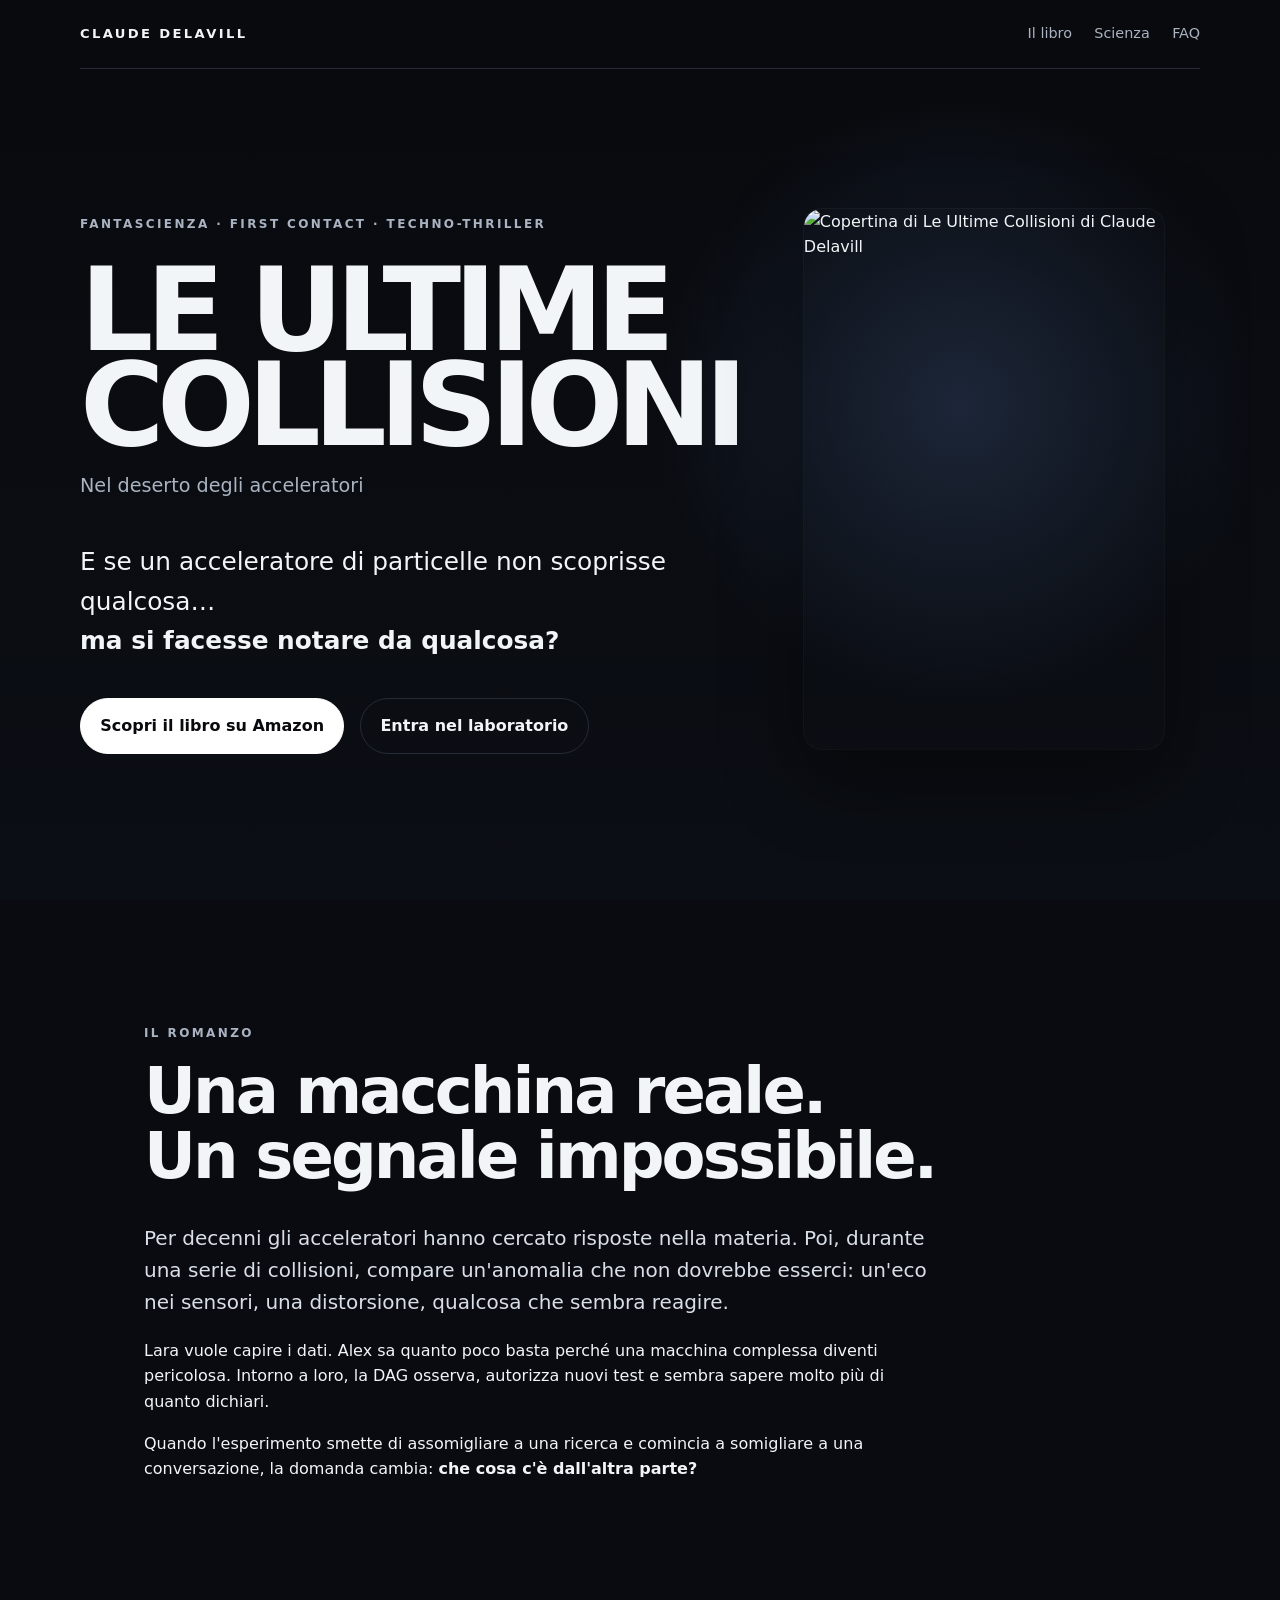
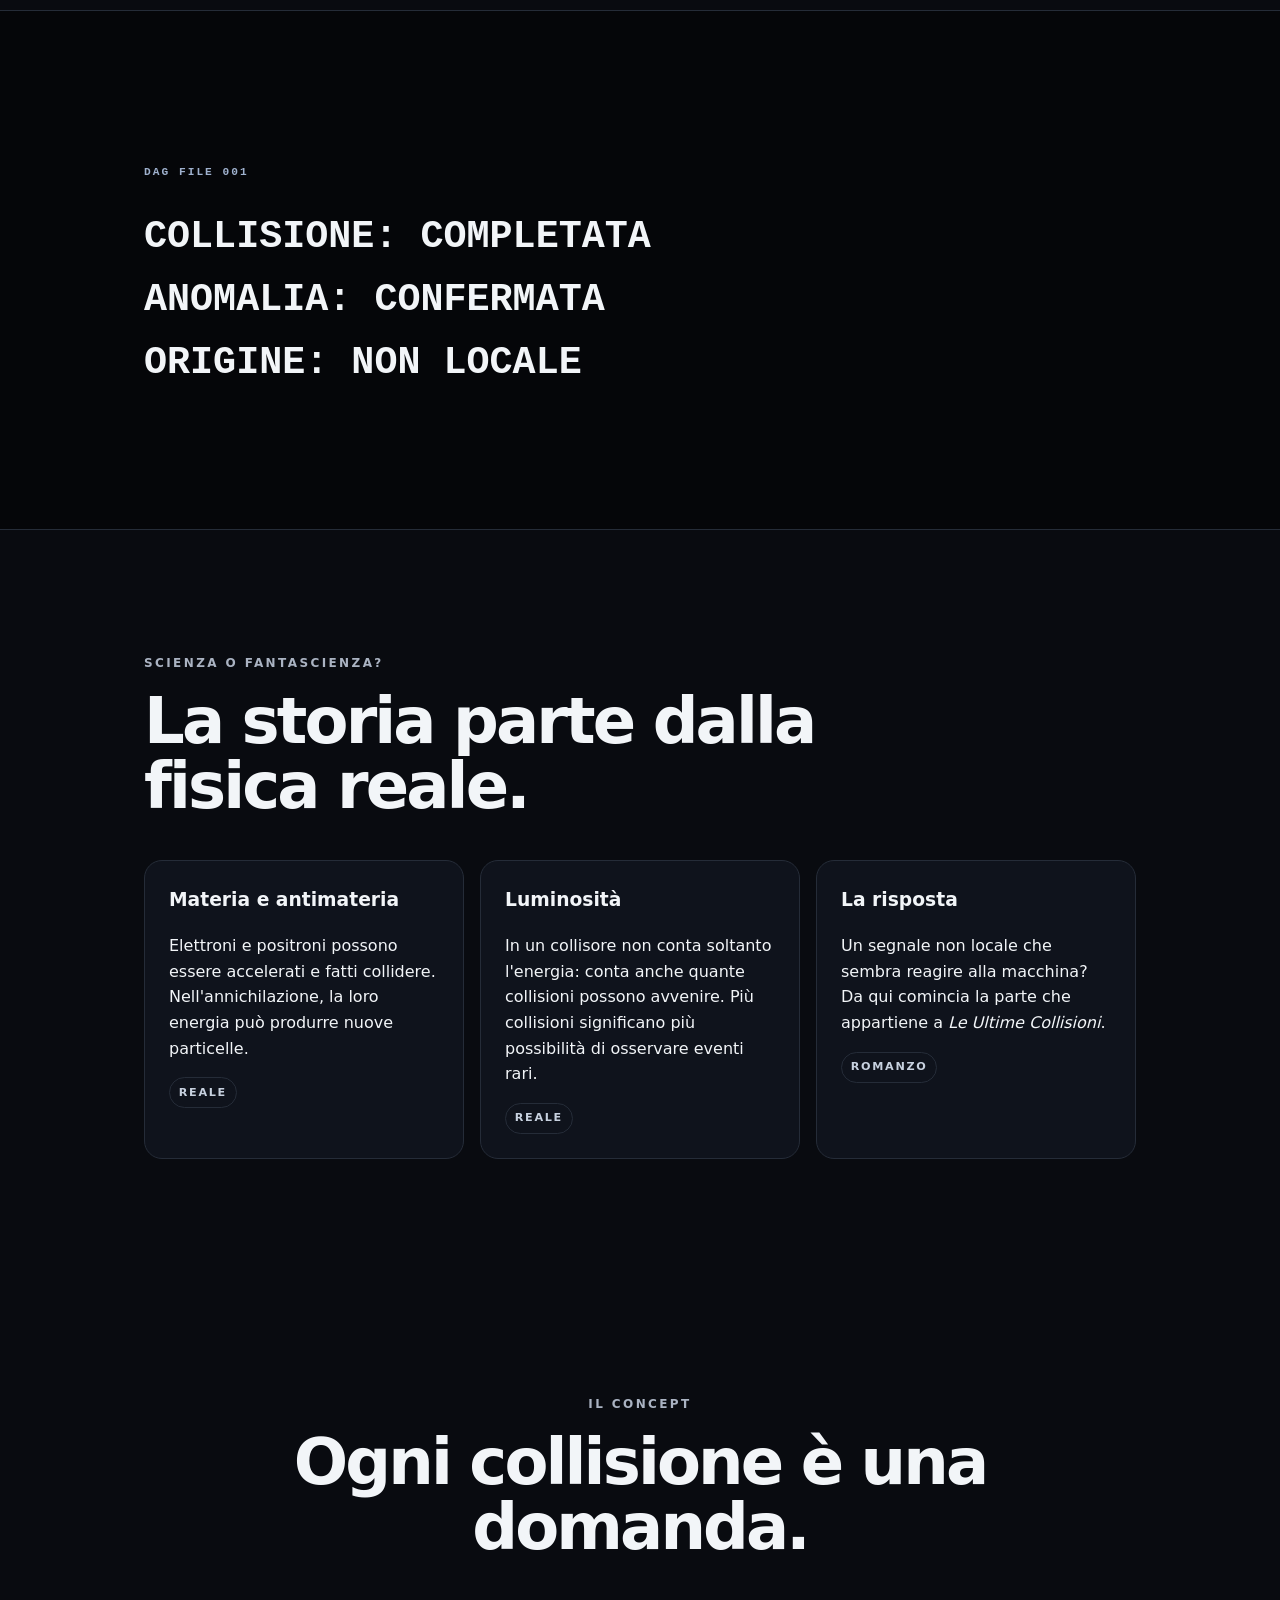
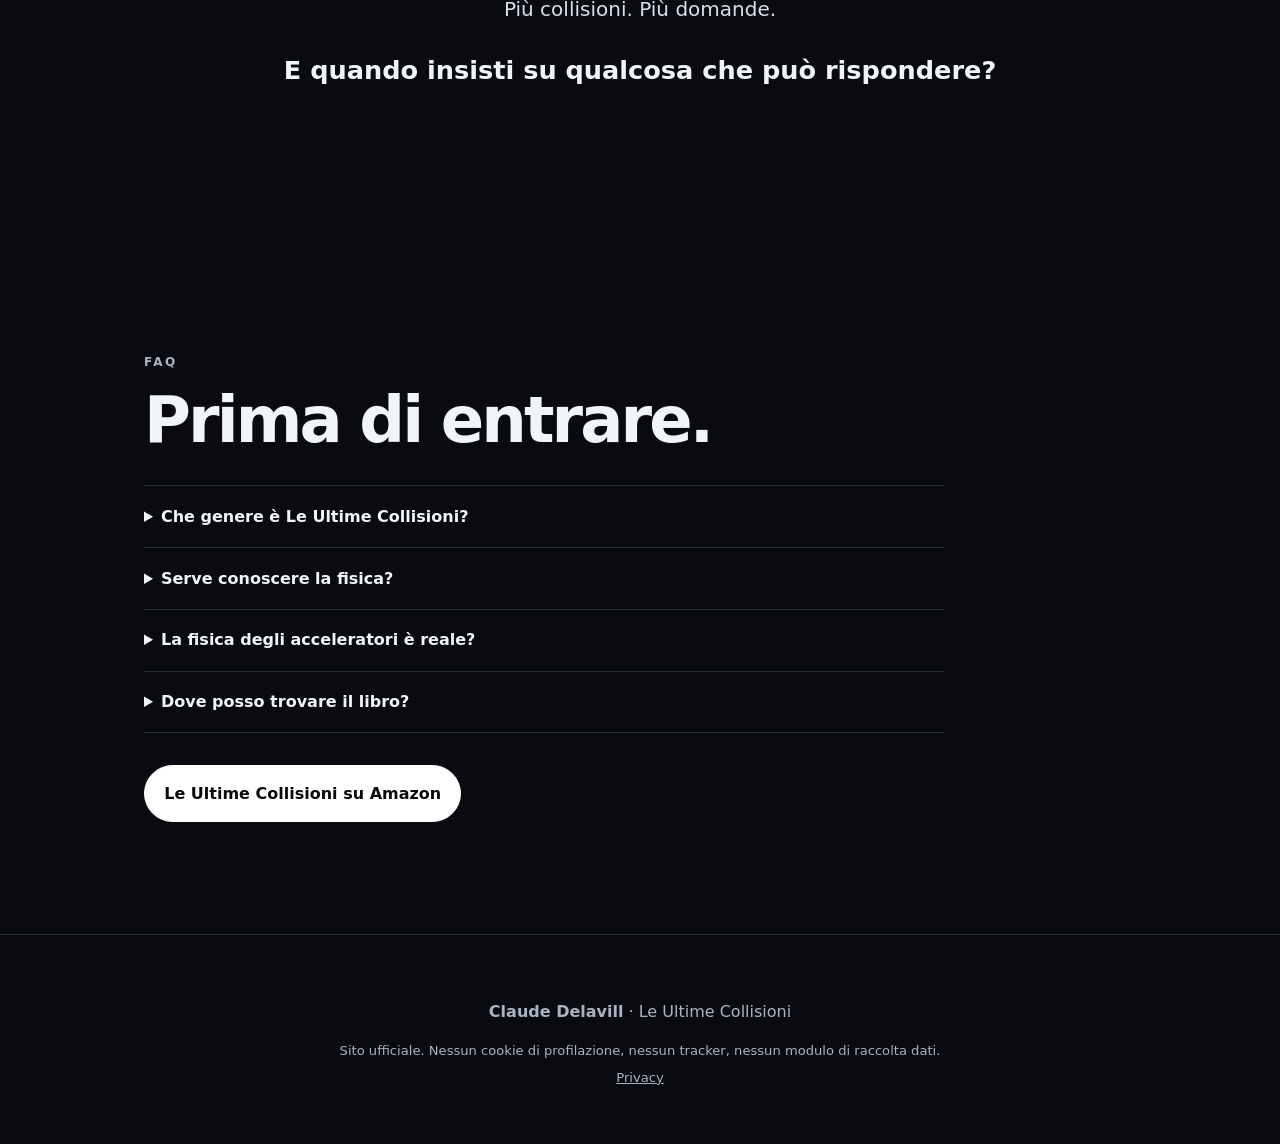
==== index.html @ 2500bee8 "Update image URL in index.html" ====
<!doctype html>
<html lang="it">
<head>
  <meta charset="utf-8">
  <meta name="viewport" content="width=device-width, initial-scale=1">
  <title>Le Ultime Collisioni — Claude Delavill | Romanzo di fantascienza</title>
  <meta name="description" content="Le Ultime Collisioni di Claude Delavill: fantascienza, acceleratori di particelle, antimateria, mistero scientifico e first contact. Scopri il romanzo su Amazon.">
  <meta name="robots" content="index,follow,max-image-preview:large,max-snippet:-1,max-video-preview:-1">
  <link rel="canonical" href="https://claudedelavill.github.io/">
  <meta property="og:type" content="book">
  <meta property="og:title" content="Le Ultime Collisioni — Claude Delavill">
  <meta property="og:description" content="E se un acceleratore di particelle non scoprisse qualcosa… ma si facesse notare da qualcosa?">
  <meta property="og:url" content="https://claudedelavill.github.io/">
  <meta property="og:site_name" content="Claude Delavill">
  <meta property="og:image" content="https://claudedelavill.github.io/assets/copertina_2.png">
  <meta name="twitter:card" content="summary_large_image">
  <meta name="theme-color" content="#090b10">
  <link rel="stylesheet" href="styles.css">
  <script type="application/ld+json">
  {
    "@context": "https://schema.org",
    "@type": "Book",
    "name": "Le Ultime Collisioni",
    "alternateName": "Le Ultime Collisioni — Nel deserto degli acceleratori",
    "author": {"@type": "Person", "name": "Claude Delavill"},
    "inLanguage": "it",
    "genre": ["Fantascienza", "Science fiction", "Techno-thriller", "First contact"],
    "description": "Un romanzo di fantascienza ambientato nel mondo degli acceleratori di particelle, dove un'anomalia osservata durante le collisioni apre una domanda inquietante: e se l'universo non fosse silenzioso, ma in ascolto?",
    "url": "https://claudedelavill.github.io/",
    "image": "https://claudedelavill.github.io/assets/copertina_2.png",
    "sameAs": "https://www.amazon.it/dp/B0HCXFRZHY"
  }
  </script>
</head>
<body>
  <a class="skip" href="#contenuto">Vai al contenuto</a>
  <header class="hero">
    <nav class="nav" aria-label="Navigazione principale">
      <a class="brand" href="/">CLAUDE DELAVILL</a>
      <div class="links"><a href="#libro">Il libro</a><a href="#scienza">Scienza</a><a href="#faq">FAQ</a></div>
    </nav>
    <div class="hero-grid">
      <section class="hero-copy">
        <p class="eyebrow">FANTASCIENZA · FIRST CONTACT · TECHNO-THRILLER</p>
        <h1>LE ULTIME<br>COLLISIONI</h1>
        <p class="subtitle">Nel deserto degli acceleratori</p>
        <p class="hook">E se un acceleratore di particelle non scoprisse qualcosa…<br><strong>ma si facesse notare da qualcosa?</strong></p>
        <div class="actions">
          <a class="button primary" href="https://www.amazon.it/dp/B0HCXFRZHY" rel="noopener noreferrer">Scopri il libro su Amazon</a>
          <a class="button ghost" href="#libro">Entra nel laboratorio</a>
        </div>
      </section>
      <figure class="hero-cover">
        <img id="home-cover" src="assets/cover-home.jpg" alt="Copertina di Le Ultime Collisioni di Claude Delavill" width="200" height="300">
      </figure>
    </div>
  </header>
  <main id="contenuto">
    <section class="section intro" id="libro">
      <p class="eyebrow">IL ROMANZO</p><h2>Una macchina reale.<br>Un segnale impossibile.</h2>
      <p class="lead">Per decenni gli acceleratori hanno cercato risposte nella materia. Poi, durante una serie di collisioni, compare un'anomalia che non dovrebbe esserci: un'eco nei sensori, una distorsione, qualcosa che sembra reagire.</p>
      <p>Lara vuole capire i dati. Alex sa quanto poco basta perché una macchina complessa diventi pericolosa. Intorno a loro, la DAG osserva, autorizza nuovi test e sembra sapere molto più di quanto dichiari.</p>
      <p>Quando l'esperimento smette di assomigliare a una ricerca e comincia a somigliare a una conversazione, la domanda cambia: <strong>che cosa c'è dall'altra parte?</strong></p>
    </section>
    <section class="section dark"><div class="quote"><span class="code">DAG FILE 001</span><p>COLLISIONE: COMPLETATA</p><p>ANOMALIA: CONFERMATA</p><p>ORIGINE: <strong>NON LOCALE</strong></p></div></section>
    <section class="section" id="scienza">
      <p class="eyebrow">SCIENZA O FANTASCIENZA?</p><h2>La storia parte dalla fisica reale.</h2>
      <div class="cards">
        <article class="card"><h3>Materia e antimateria</h3><p>Elettroni e positroni possono essere accelerati e fatti collidere. Nell'annichilazione, la loro energia può produrre nuove particelle.</p><span>REALE</span></article>
        <article class="card"><h3>Luminosità</h3><p>In un collisore non conta soltanto l'energia: conta anche quante collisioni possono avvenire. Più collisioni significano più possibilità di osservare eventi rari.</p><span>REALE</span></article>
        <article class="card"><h3>La risposta</h3><p>Un segnale non locale che sembra reagire alla macchina? Da qui comincia la parte che appartiene a <em>Le Ultime Collisioni</em>.</p><span>ROMANZO</span></article>
      </div>
    </section>
    <section class="section manifesto"><p class="eyebrow">IL CONCEPT</p><h2>Ogni collisione è una domanda.</h2><p class="lead">Più collisioni. Più domande.</p><p class="statement">E quando insisti su qualcosa che può rispondere?</p></section>
    <section class="section" id="faq">
      <p class="eyebrow">FAQ</p><h2>Prima di entrare.</h2>
      <details><summary>Che genere è Le Ultime Collisioni?</summary><p>Fantascienza con elementi di first contact e techno-thriller, costruita intorno al mondo degli acceleratori di particelle.</p></details>
      <details><summary>Serve conoscere la fisica?</summary><p>No. I concetti scientifici sono introdotti in modo narrativo e accessibile; la storia può essere seguita senza una formazione tecnica.</p></details>
      <details><summary>La fisica degli acceleratori è reale?</summary><p>Il romanzo parte da concetti reali — fasci, magneti, cavità acceleranti, collisioni, antimateria, luminosità — e li usa come base per una premessa fantascientifica.</p></details>
      <details><summary>Dove posso trovare il libro?</summary><p>È disponibile su Amazon Italia. Usa il pulsante qui sotto per aprire direttamente la pagina del libro.</p></details>
      <a class="button primary bottom" href="https://www.amazon.it/dp/B0HCXFRZHY" rel="noopener noreferrer">Le Ultime Collisioni su Amazon</a>
    </section>
  </main>
  <footer><p><strong>Claude Delavill</strong> · Le Ultime Collisioni</p><p class="small">Sito ufficiale. Nessun cookie di profilazione, nessun tracker, nessun modulo di raccolta dati.</p><p class="small"><a href="privacy.html">Privacy</a></p></footer>
  <script>
    fetch('assets/cover-home-new.b64')
      .then(function (response) { if (!response.ok) throw new Error('cover'); return response.text(); })
      .then(function (data) { document.getElementById('home-cover').src = 'data:image/jpeg;base64,' + data.trim(); })
      .catch(function () {});
  </script>
</body>
</html>
---- styles.css ----
:root{--bg:#090b10;--panel:#0f131c;--ink:#f2f5f8;--muted:#aab3c2;--line:#252c38;--glow:#dce8ff;--accent:#ffffff;--max:1120px}*{box-sizing:border-box}html{scroll-behavior:smooth}body{margin:0;background:var(--bg);color:var(--ink);font-family:Inter,ui-sans-serif,system-ui,-apple-system,BlinkMacSystemFont,"Segoe UI",sans-serif;line-height:1.6}a{color:inherit}.skip{position:absolute;left:-9999px}.skip:focus{left:1rem;top:1rem;background:white;color:black;padding:.5rem;z-index:100}.hero{min-height:100vh;padding:0 5vw;background:radial-gradient(circle at 75% 45%,#1c2638 0,transparent 28%),linear-gradient(180deg,#080a0e,#0b0e14)}.nav{max-width:var(--max);margin:auto;padding:1.4rem 0;display:flex;align-items:center;justify-content:space-between;border-bottom:1px solid var(--line)}.brand{font-weight:800;letter-spacing:.18em;text-decoration:none;font-size:.82rem}.links{display:flex;gap:1.4rem}.links a{text-decoration:none;color:var(--muted);font-size:.9rem}.hero-grid{max-width:var(--max);margin:auto;min-height:calc(100vh - 80px);display:grid;grid-template-columns:1.05fr .95fr;align-items:center;gap:3rem}.eyebrow{font-size:.75rem;letter-spacing:.2em;color:var(--muted);font-weight:800}h1{font-size:clamp(3.8rem,9vw,8.7rem);line-height:.82;margin:.25em 0 .15em;letter-spacing:-.065em}.subtitle{font-size:1.2rem;color:var(--muted);margin-bottom:2.5rem}.hook{font-size:clamp(1.15rem,2vw,1.55rem);max-width:650px}.actions{display:flex;gap:1rem;flex-wrap:wrap;margin-top:2.3rem}.button{display:inline-block;text-decoration:none;padding:.9rem 1.2rem;border:1px solid var(--line);font-weight:700;border-radius:999px}.primary{background:var(--accent);color:#080a0e;border-color:white}.ghost{color:var(--ink)}.hero-cover{margin:0;display:flex;justify-content:center;align-items:center;min-height:480px}.hero-cover img{display:block;width:min(100%,360px);height:auto;max-height:70vh;object-fit:contain;border-radius:18px;box-shadow:0 28px 80px rgba(0,0,0,.45),0 0 0 1px rgba(255,255,255,.05)}.section{max-width:var(--max);margin:auto;padding:7rem 5vw}.section h2{font-size:clamp(2.3rem,5vw,4.8rem);line-height:1.02;letter-spacing:-.045em;margin:.25em 0 .5em;max-width:850px}.lead{font-size:1.25rem;color:#d9dfe8;max-width:800px}.section p:not(.eyebrow){max-width:800px}.dark{max-width:none;background:#050609;border-top:1px solid var(--line);border-bottom:1px solid var(--line)}.quote{max-width:var(--max);margin:auto;padding:1rem 5vw;font:700 clamp(1.3rem,3vw,2.4rem)/1.4 ui-monospace,SFMono-Regular,Menlo,monospace}.quote p{margin:.25em 0}.code{display:inline-block;color:#9fb1ce;font-size:.7rem;letter-spacing:.18em;margin-bottom:1.3rem}.cards{display:grid;grid-template-columns:repeat(3,1fr);gap:1rem;margin-top:2.5rem}.card{background:var(--panel);border:1px solid var(--line);padding:1.5rem;border-radius:18px}.card h3{margin-top:0}.card span{display:inline-block;font-size:.7rem;letter-spacing:.15em;font-weight:800;border:1px solid var(--line);padding:.35rem .55rem;border-radius:999px;color:#c7d1df}.manifesto{text-align:center}.manifesto h2,.manifesto p{margin-left:auto;margin-right:auto}.statement{font-size:1.6rem;font-weight:700}details{max-width:800px;border-top:1px solid var(--line);padding:1.1rem 0}details:last-of-type{border-bottom:1px solid var(--line)}summary{cursor:pointer;font-weight:800}.bottom{margin-top:2rem}footer{border-top:1px solid var(--line);padding:3rem 5vw;color:var(--muted);text-align:center}.small{font-size:.82rem;margin:.35rem auto}@media(max-width:780px){.links{display:none}.hero-grid{grid-template-columns:1fr;padding-top:3rem}.hero-cover{min-height:auto;padding:1rem 0 4rem}.hero-cover img{width:min(82vw,360px);max-height:none}.cards{grid-template-columns:1fr}.section{padding:5rem 6vw}}@media(prefers-reduced-motion:reduce){html{scroll-behavior:auto}}
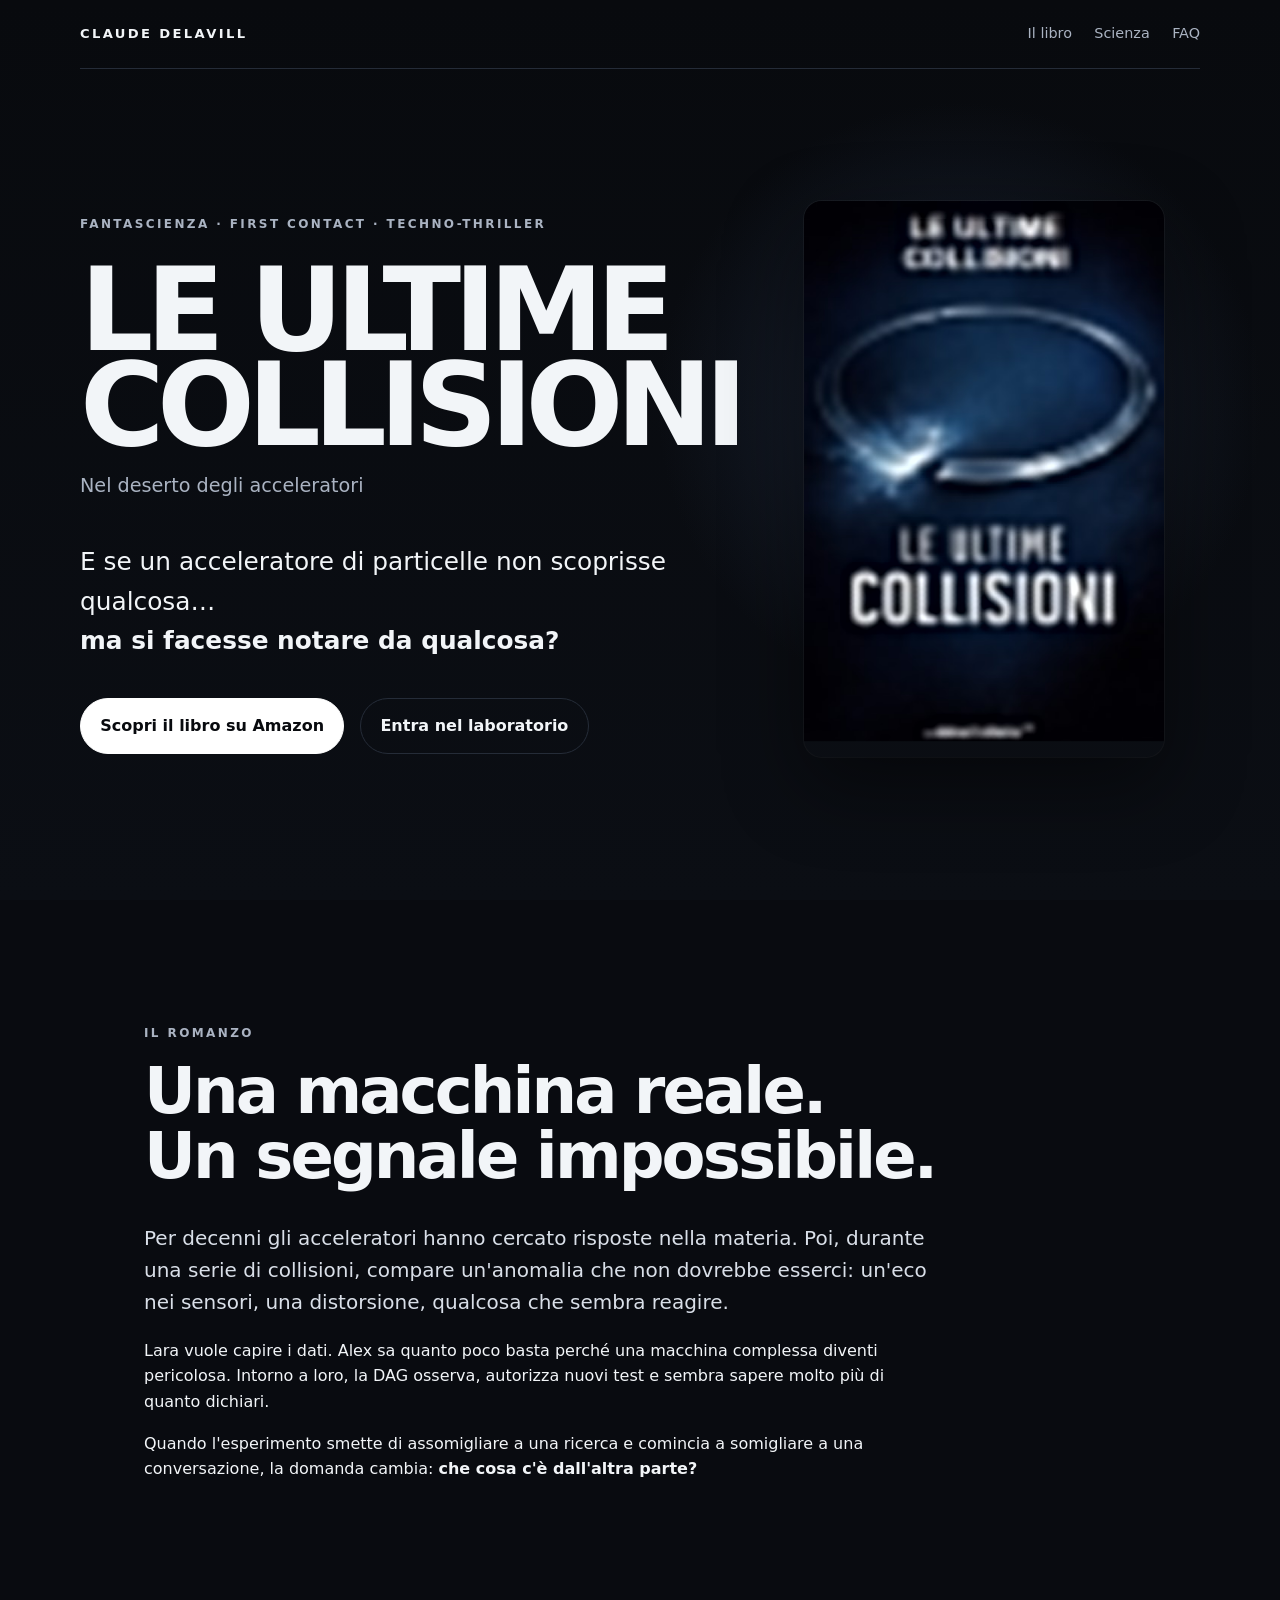
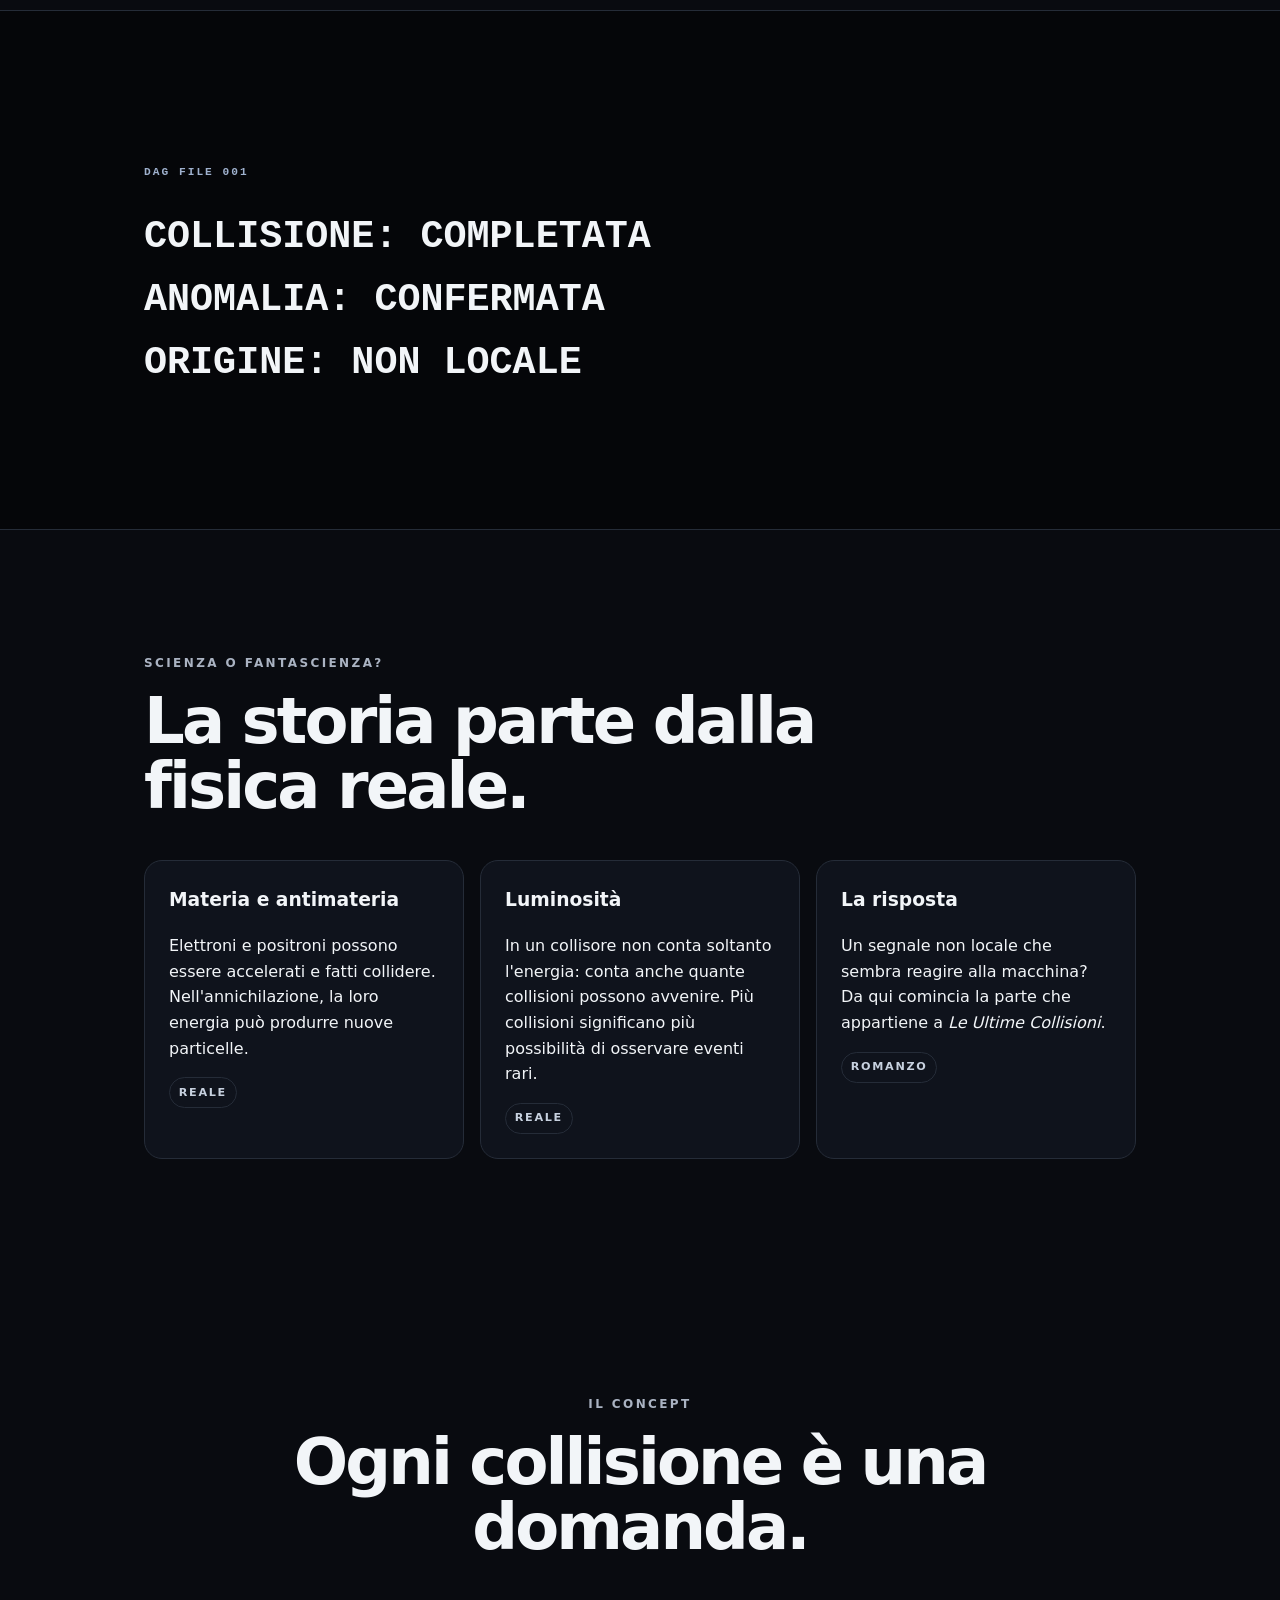
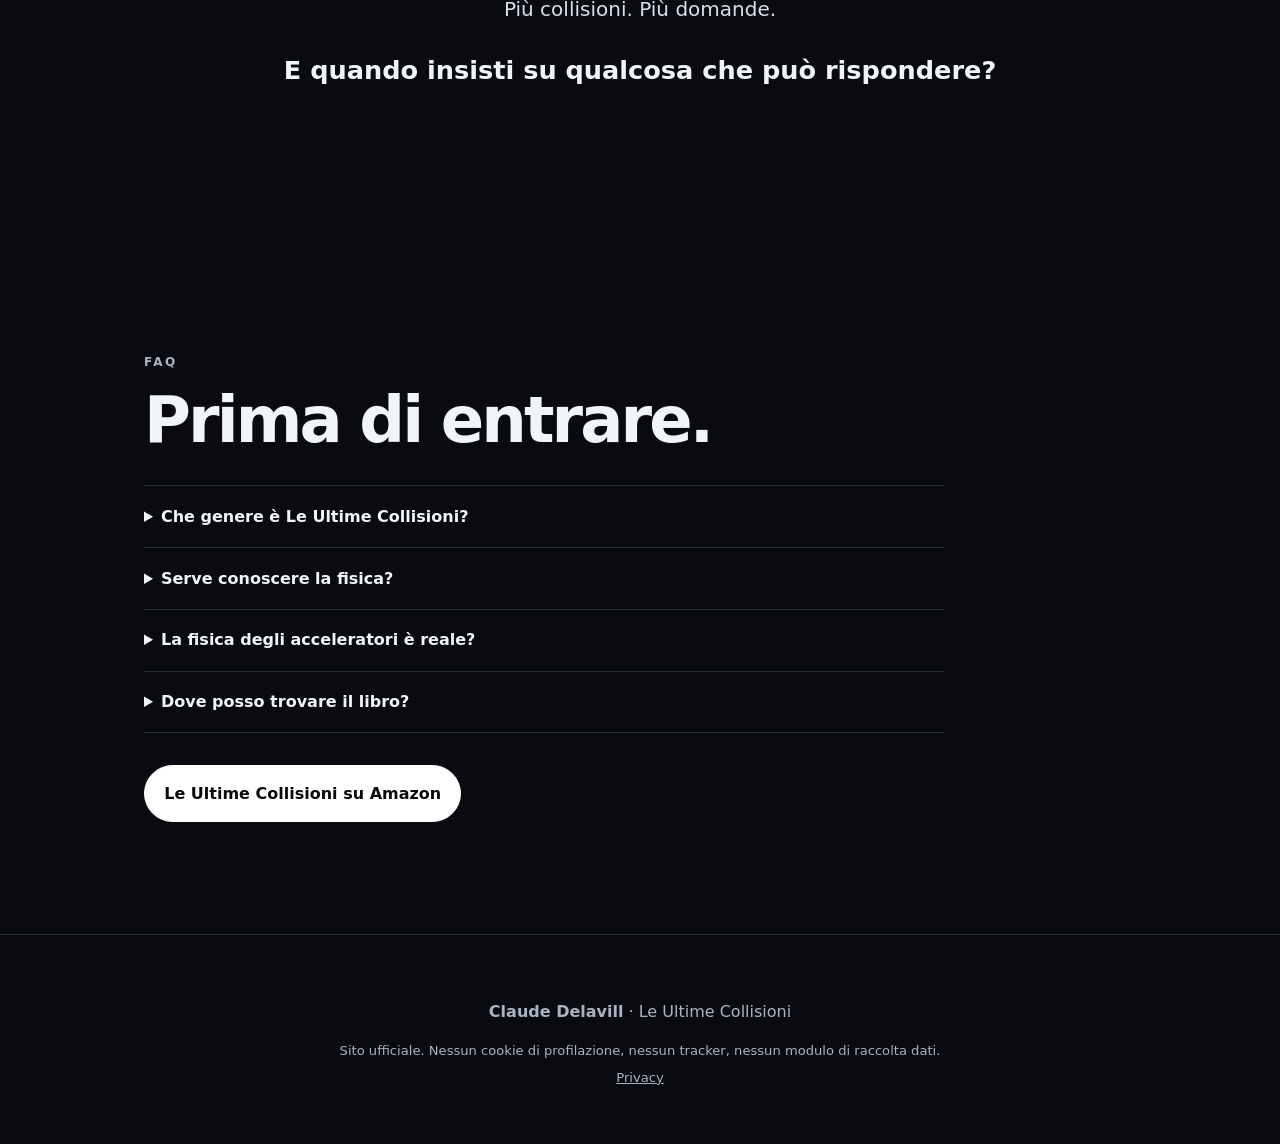
==== commit ddbe226c: "Disable cover image fetching script in index.html Comment out the script tag that fetches cover imag" ====
--- a/index.html
+++ b/index.html
@@ -12,7 +12,7 @@
   <meta property="og:description" content="E se un acceleratore di particelle non scoprisse qualcosa… ma si facesse notare da qualcosa?">
   <meta property="og:url" content="https://claudedelavill.github.io/">
   <meta property="og:site_name" content="Claude Delavill">
-  <meta property="og:image" content="https://claudedelavill.github.io/assets/copertina_2.png">
+  <meta property="og:image" content="https://claudedelavill.github.io/assets/cover-home.jpg">
   <meta name="twitter:card" content="summary_large_image">
   <meta name="theme-color" content="#090b10">
   <link rel="stylesheet" href="styles.css">
@@ -27,7 +27,7 @@
     "genre": ["Fantascienza", "Science fiction", "Techno-thriller", "First contact"],
     "description": "Un romanzo di fantascienza ambientato nel mondo degli acceleratori di particelle, dove un'anomalia osservata durante le collisioni apre una domanda inquietante: e se l'universo non fosse silenzioso, ma in ascolto?",
     "url": "https://claudedelavill.github.io/",
-    "image": "https://claudedelavill.github.io/assets/copertina_2.png",
+    "image": "https://claudedelavill.github.io/assets/cover-home.jpg",
     "sameAs": "https://www.amazon.it/dp/B0HCXFRZHY"
   }
   </script>
@@ -82,11 +82,11 @@
     </section>
   </main>
   <footer><p><strong>Claude Delavill</strong> · Le Ultime Collisioni</p><p class="small">Sito ufficiale. Nessun cookie di profilazione, nessun tracker, nessun modulo di raccolta dati.</p><p class="small"><a href="privacy.html">Privacy</a></p></footer>
-  <script>
+  <!--script>
     fetch('assets/cover-home-new.b64')
       .then(function (response) { if (!response.ok) throw new Error('cover'); return response.text(); })
       .then(function (data) { document.getElementById('home-cover').src = 'data:image/jpeg;base64,' + data.trim(); })
       .catch(function () {});
-  </script>
+</script-->
 </body>
 </html>
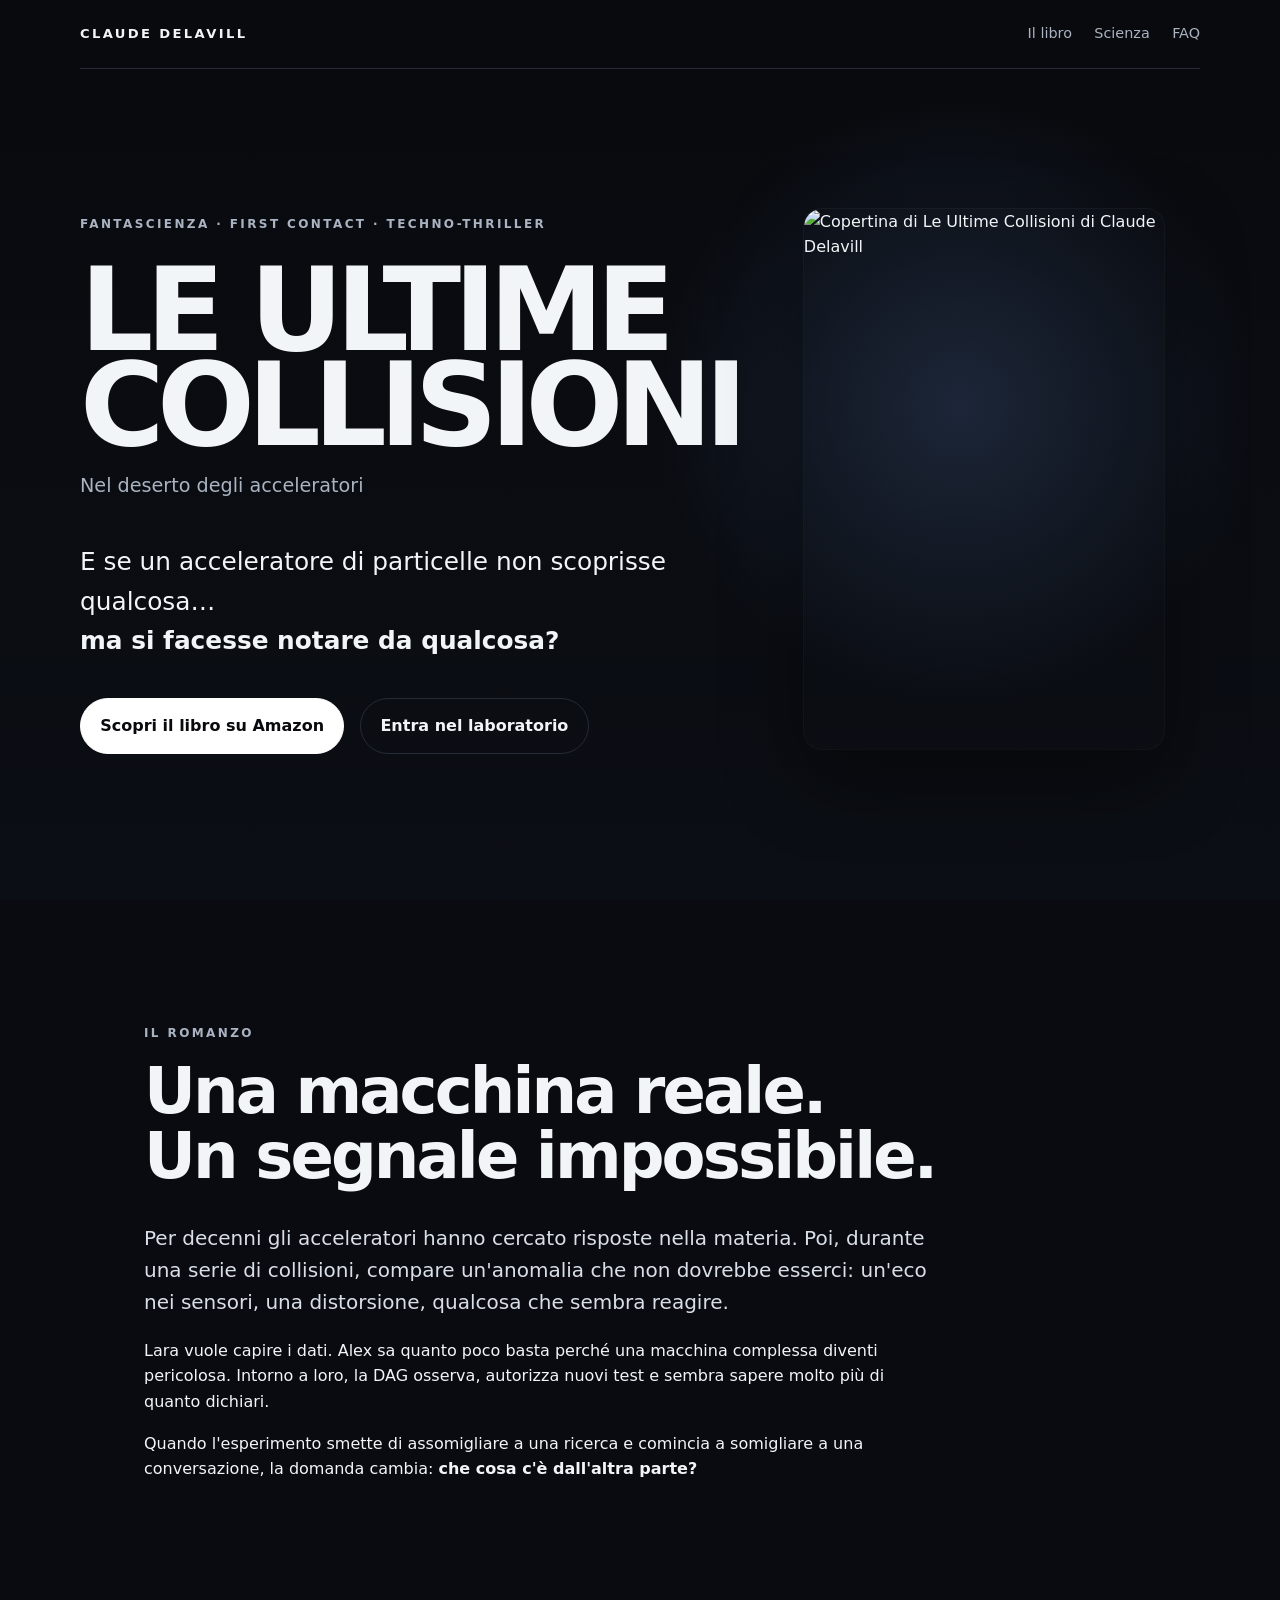
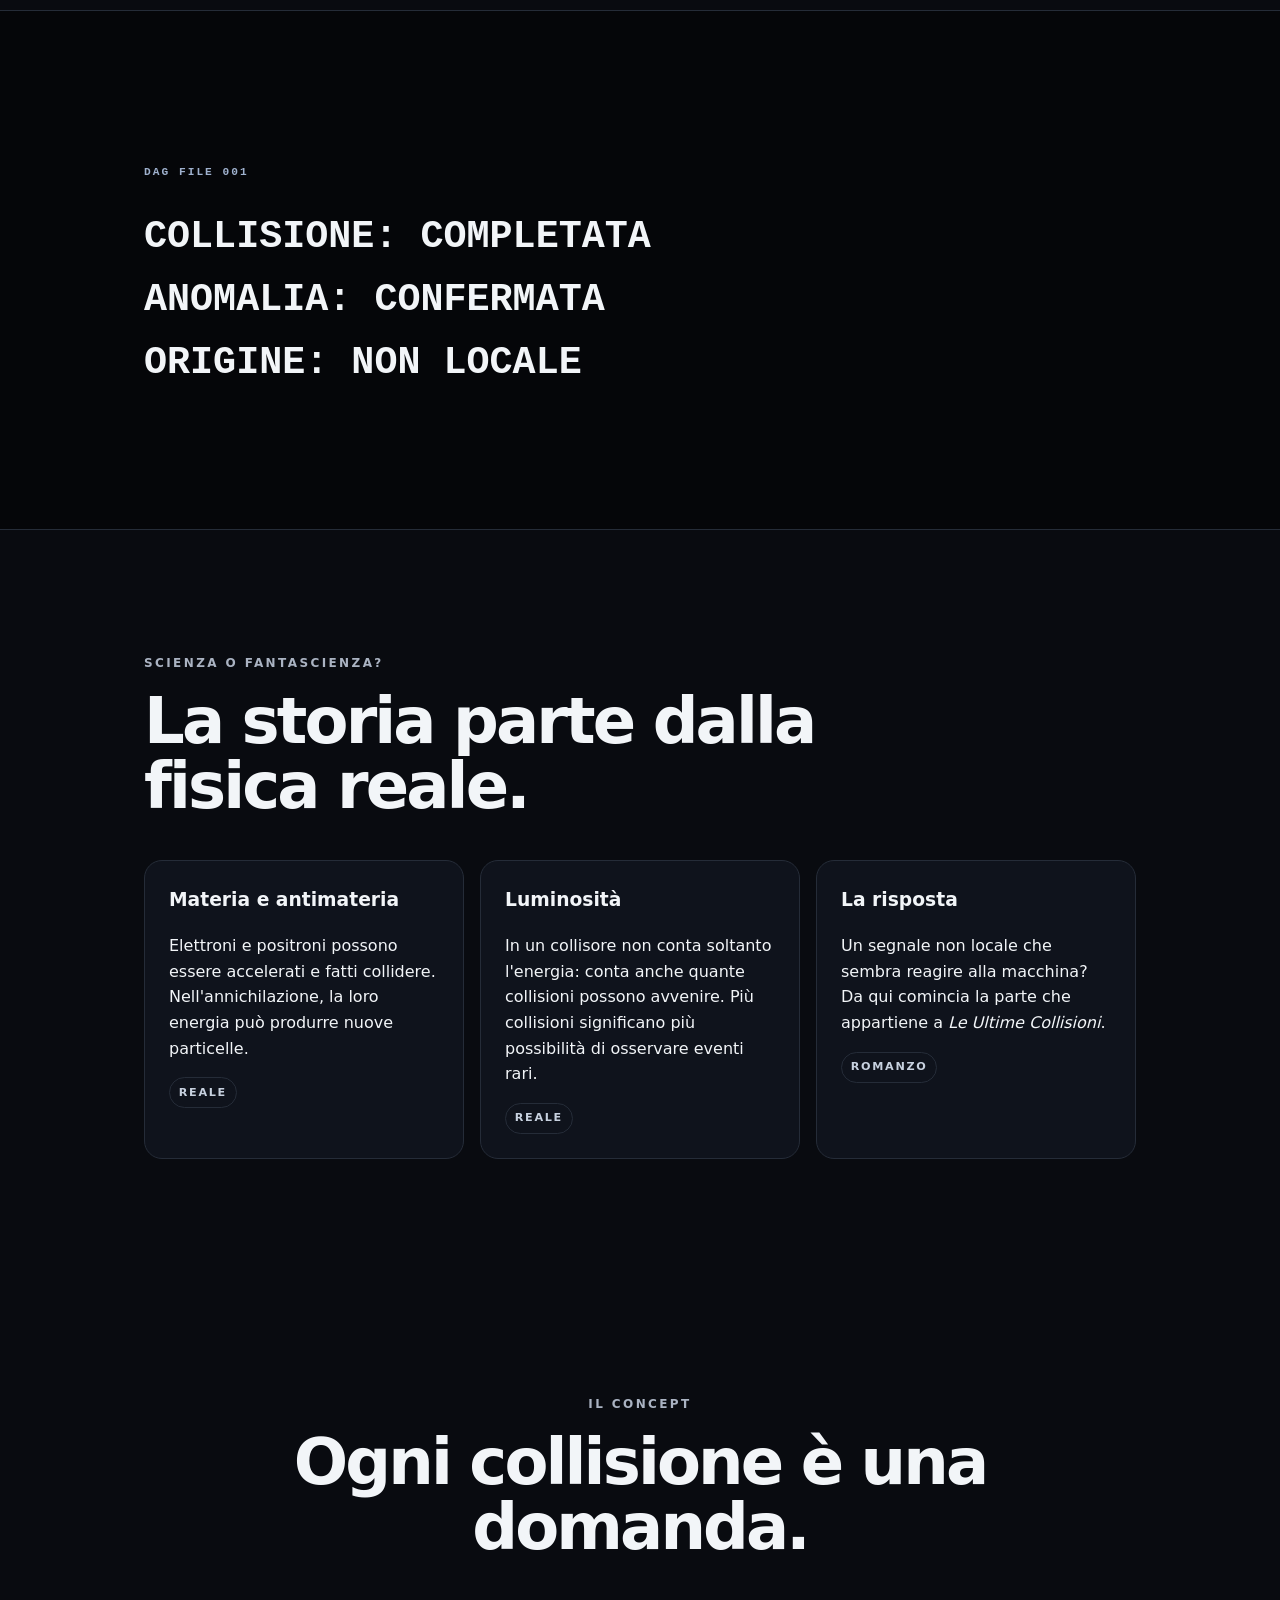
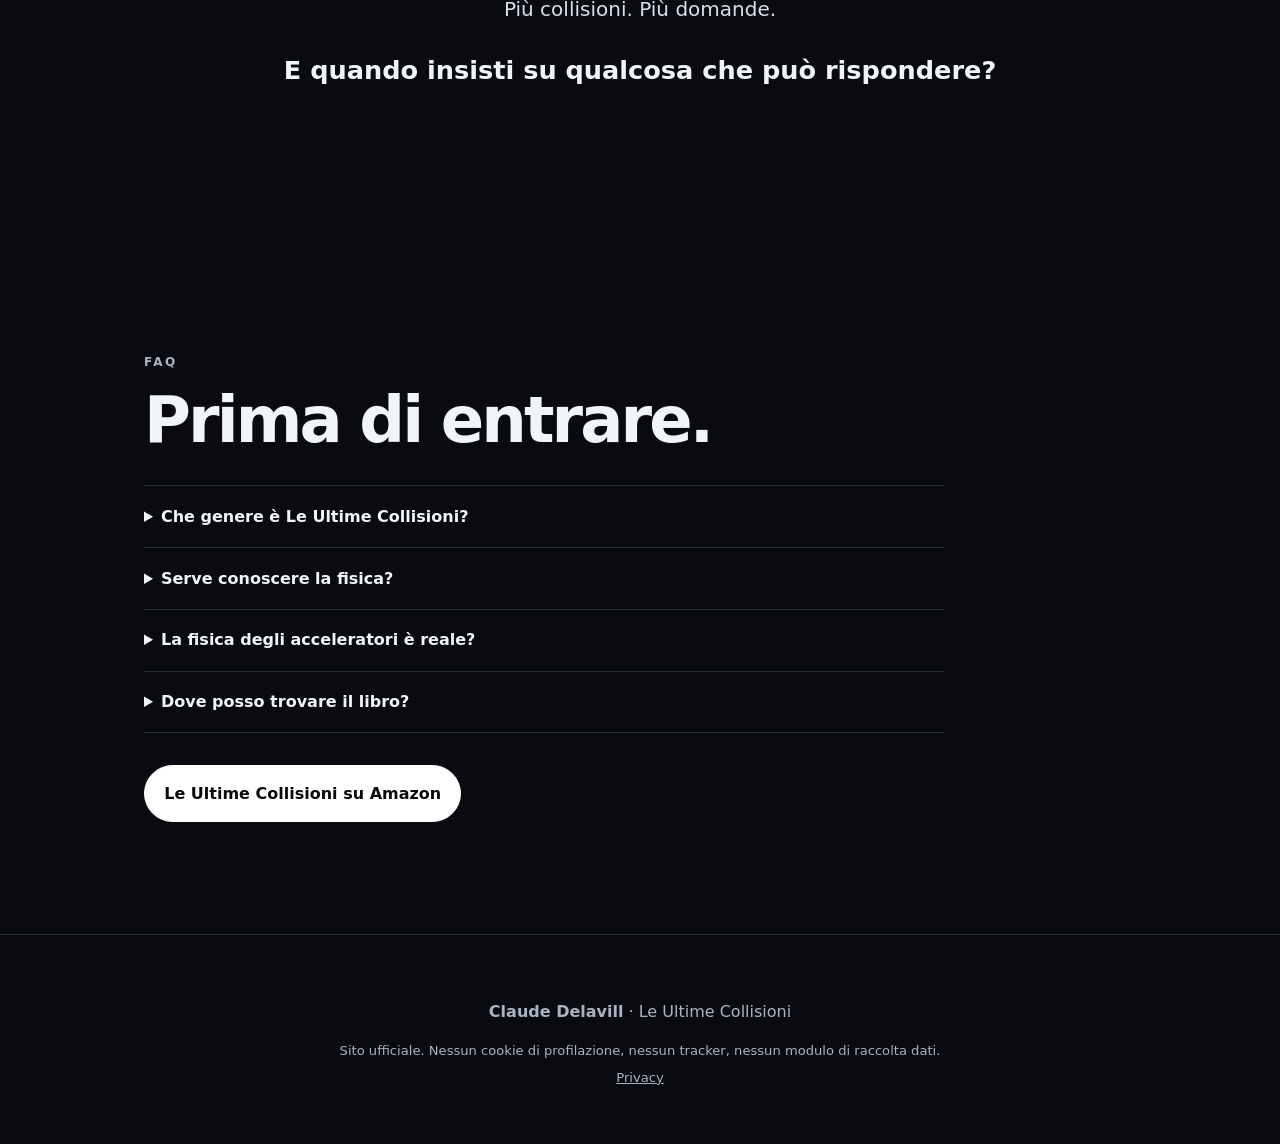
==== commit 67257fe6: "Restore script for fetching home cover image Re-enable the script tag for fetching cover image." ====
--- a/index.html
+++ b/index.html
@@ -82,11 +82,11 @@
     </section>
   </main>
   <footer><p><strong>Claude Delavill</strong> · Le Ultime Collisioni</p><p class="small">Sito ufficiale. Nessun cookie di profilazione, nessun tracker, nessun modulo di raccolta dati.</p><p class="small"><a href="privacy.html">Privacy</a></p></footer>
-  <!--script>
+  <script>
     fetch('assets/cover-home-new.b64')
       .then(function (response) { if (!response.ok) throw new Error('cover'); return response.text(); })
       .then(function (data) { document.getElementById('home-cover').src = 'data:image/jpeg;base64,' + data.trim(); })
       .catch(function () {});
-</script-->
+</script>
 </body>
 </html>
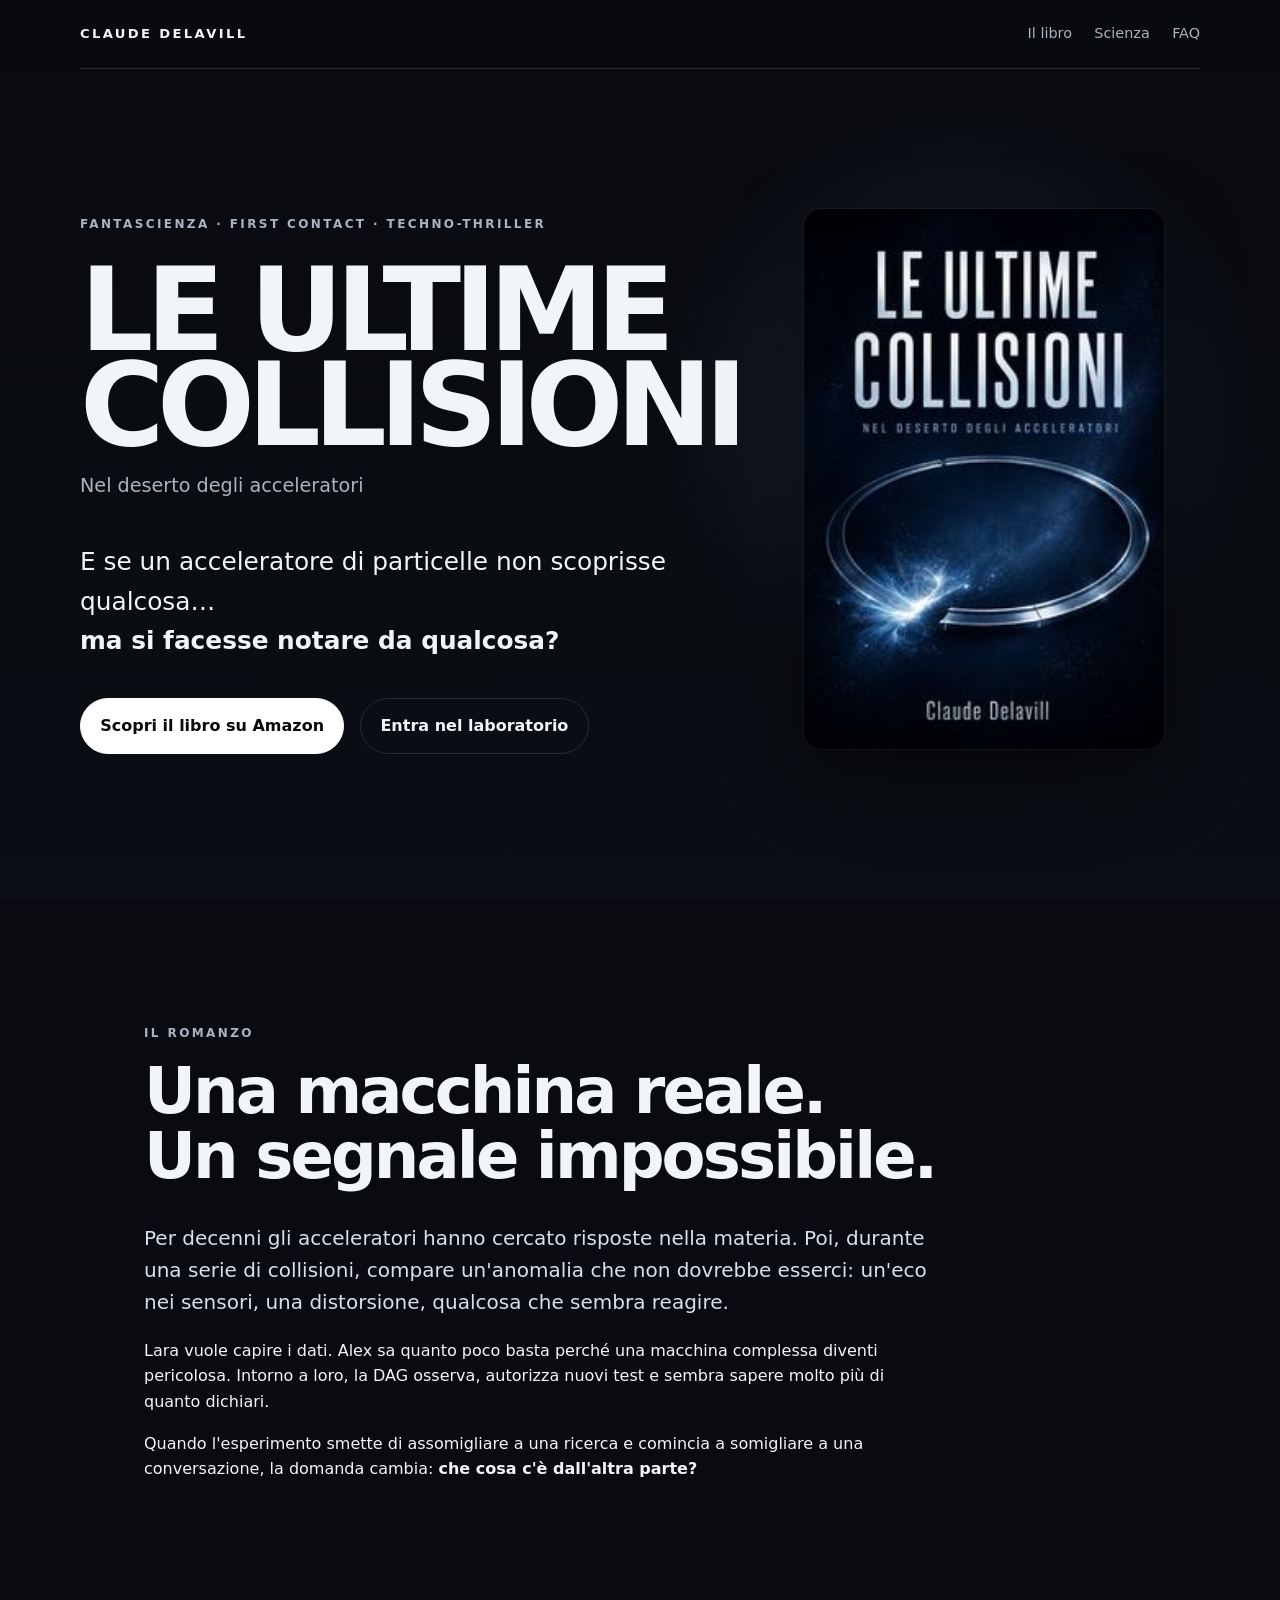
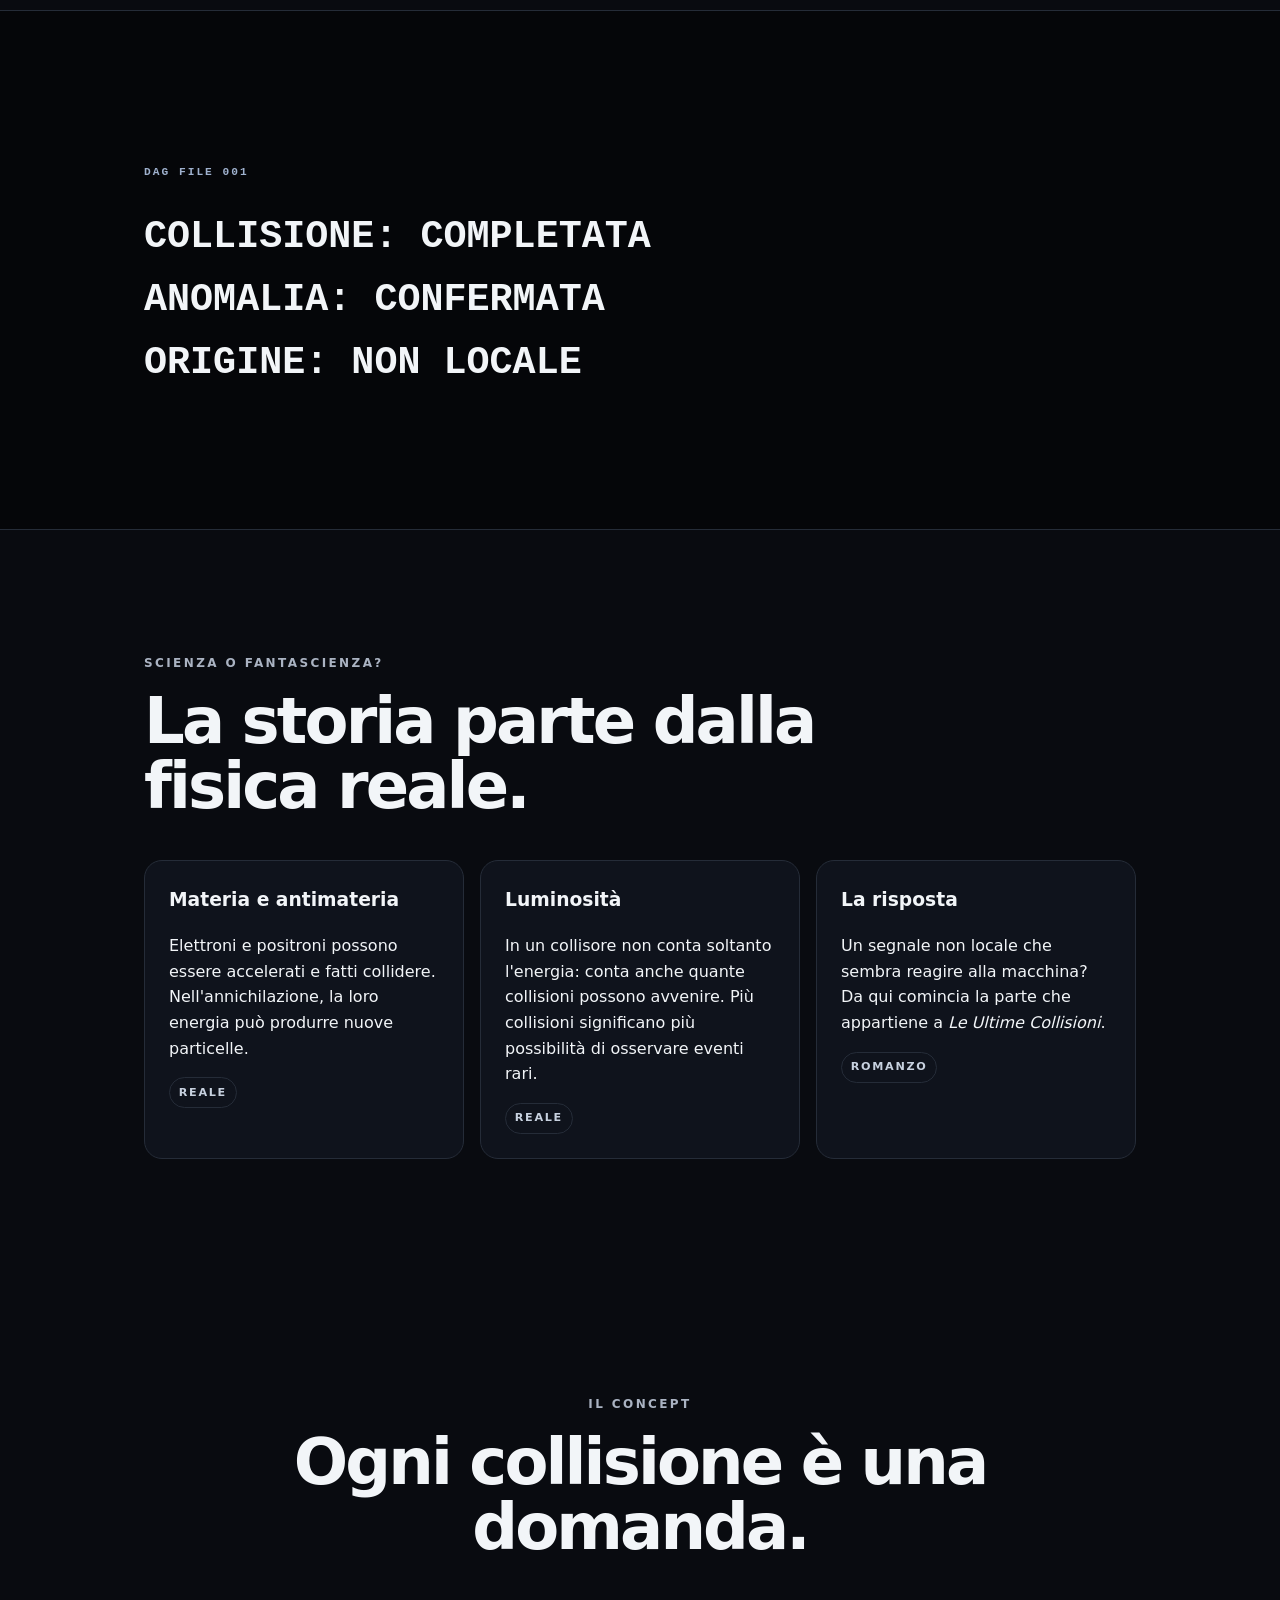
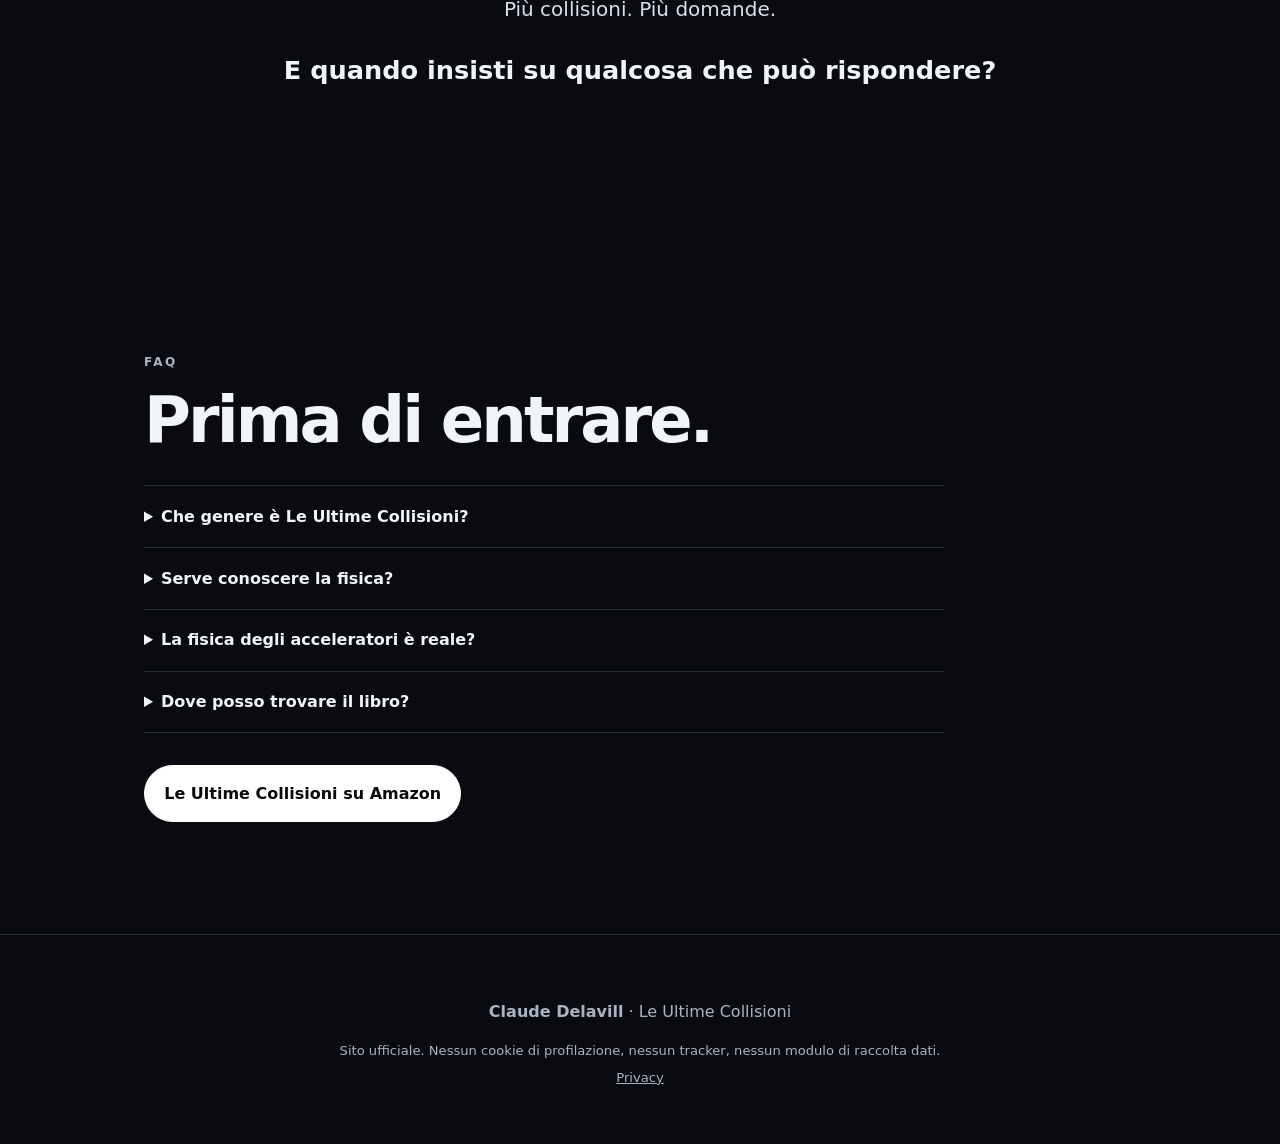
==== commit 861bd218: "Fix homepage cover loading" ====
--- a/index.html
+++ b/index.html
@@ -12,7 +12,6 @@
   <meta property="og:description" content="E se un acceleratore di particelle non scoprisse qualcosa… ma si facesse notare da qualcosa?">
   <meta property="og:url" content="https://claudedelavill.github.io/">
   <meta property="og:site_name" content="Claude Delavill">
-  <meta property="og:image" content="https://claudedelavill.github.io/assets/cover-home.jpg">
   <meta name="twitter:card" content="summary_large_image">
   <meta name="theme-color" content="#090b10">
   <link rel="stylesheet" href="styles.css">
@@ -27,7 +26,6 @@
     "genre": ["Fantascienza", "Science fiction", "Techno-thriller", "First contact"],
     "description": "Un romanzo di fantascienza ambientato nel mondo degli acceleratori di particelle, dove un'anomalia osservata durante le collisioni apre una domanda inquietante: e se l'universo non fosse silenzioso, ma in ascolto?",
     "url": "https://claudedelavill.github.io/",
-    "image": "https://claudedelavill.github.io/assets/cover-home.jpg",
     "sameAs": "https://www.amazon.it/dp/B0HCXFRZHY"
   }
   </script>
@@ -51,7 +49,7 @@
         </div>
       </section>
       <figure class="hero-cover">
-        <img id="home-cover" src="assets/cover-home.jpg" alt="Copertina di Le Ultime Collisioni di Claude Delavill" width="200" height="300">
+        <img id="home-cover" alt="Copertina di Le Ultime Collisioni di Claude Delavill" width="300" height="450">
       </figure>
     </div>
   </header>
@@ -83,10 +81,10 @@
   </main>
   <footer><p><strong>Claude Delavill</strong> · Le Ultime Collisioni</p><p class="small">Sito ufficiale. Nessun cookie di profilazione, nessun tracker, nessun modulo di raccolta dati.</p><p class="small"><a href="privacy.html">Privacy</a></p></footer>
   <script>
-    fetch('assets/cover-home-new.b64')
+    fetch('assets/cover-home-fixed.b64')
       .then(function (response) { if (!response.ok) throw new Error('cover'); return response.text(); })
       .then(function (data) { document.getElementById('home-cover').src = 'data:image/jpeg;base64,' + data.trim(); })
       .catch(function () {});
-</script>
+  </script>
 </body>
 </html>
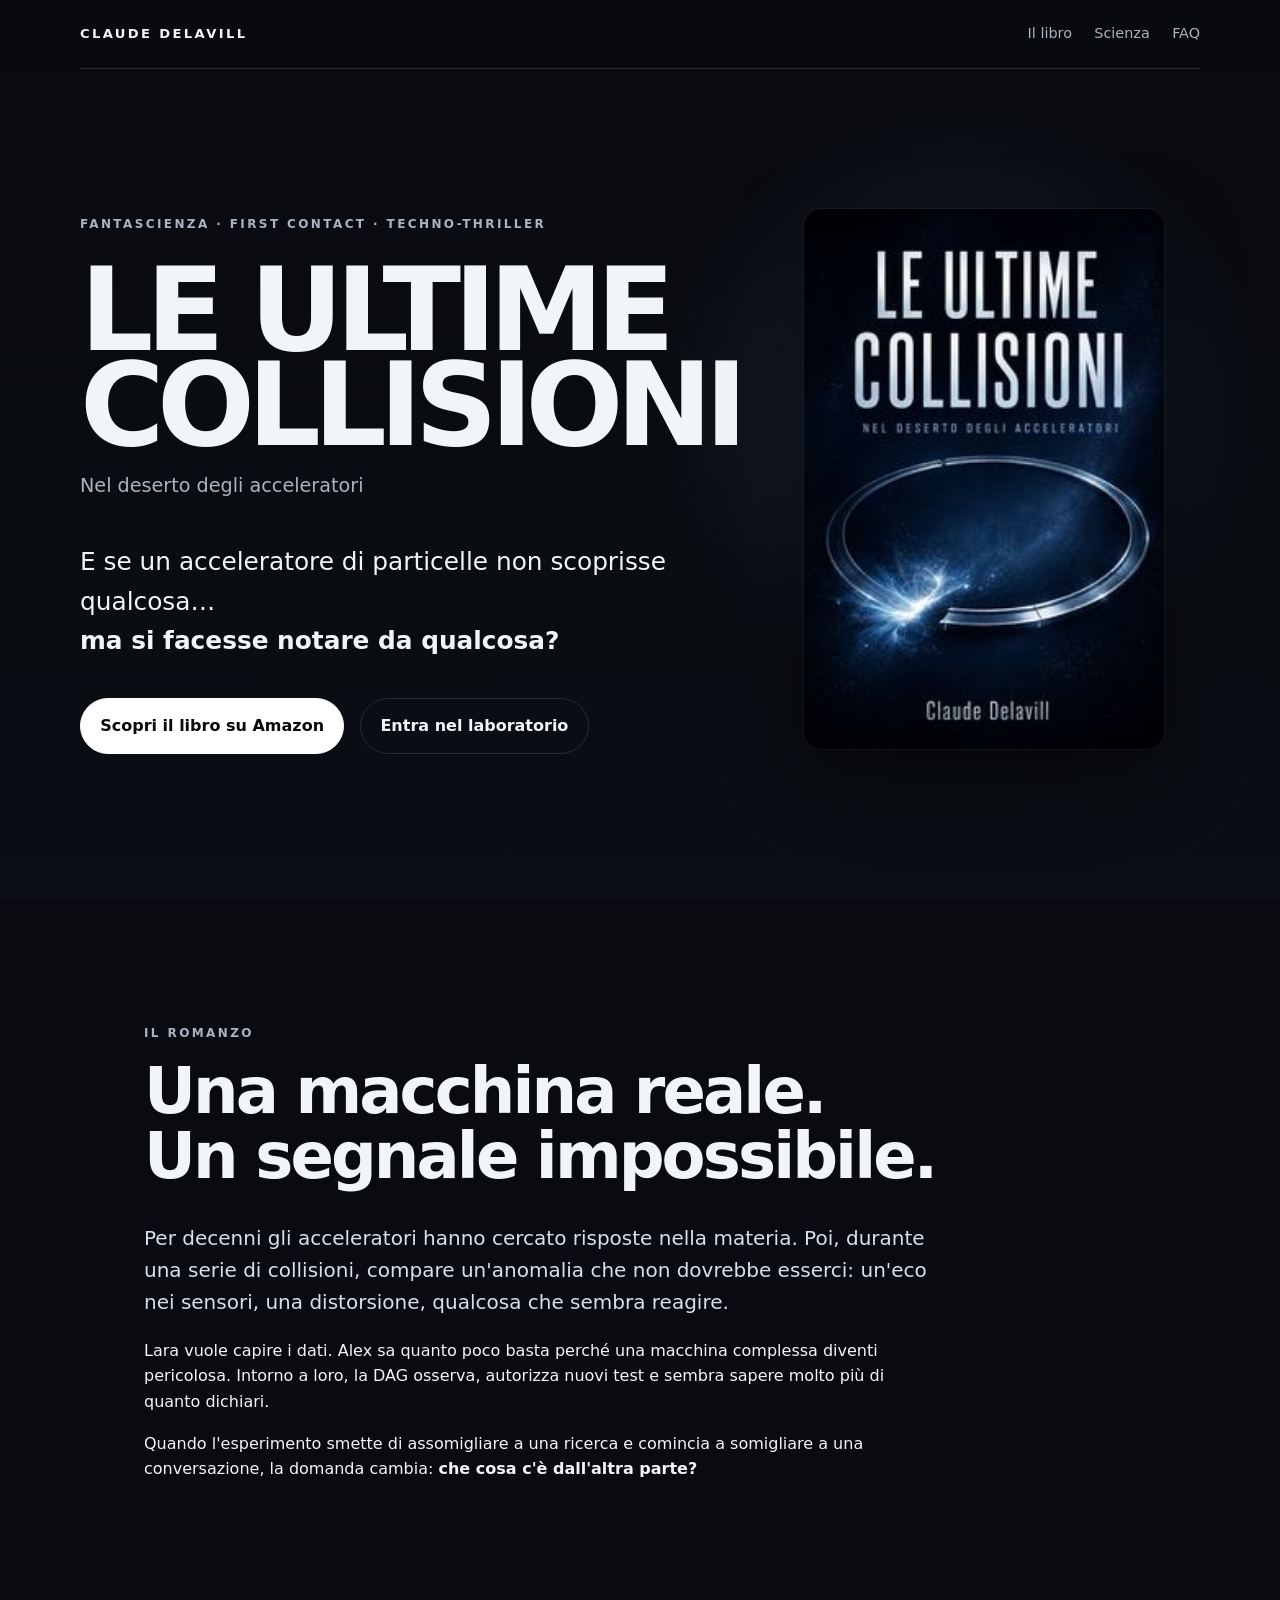
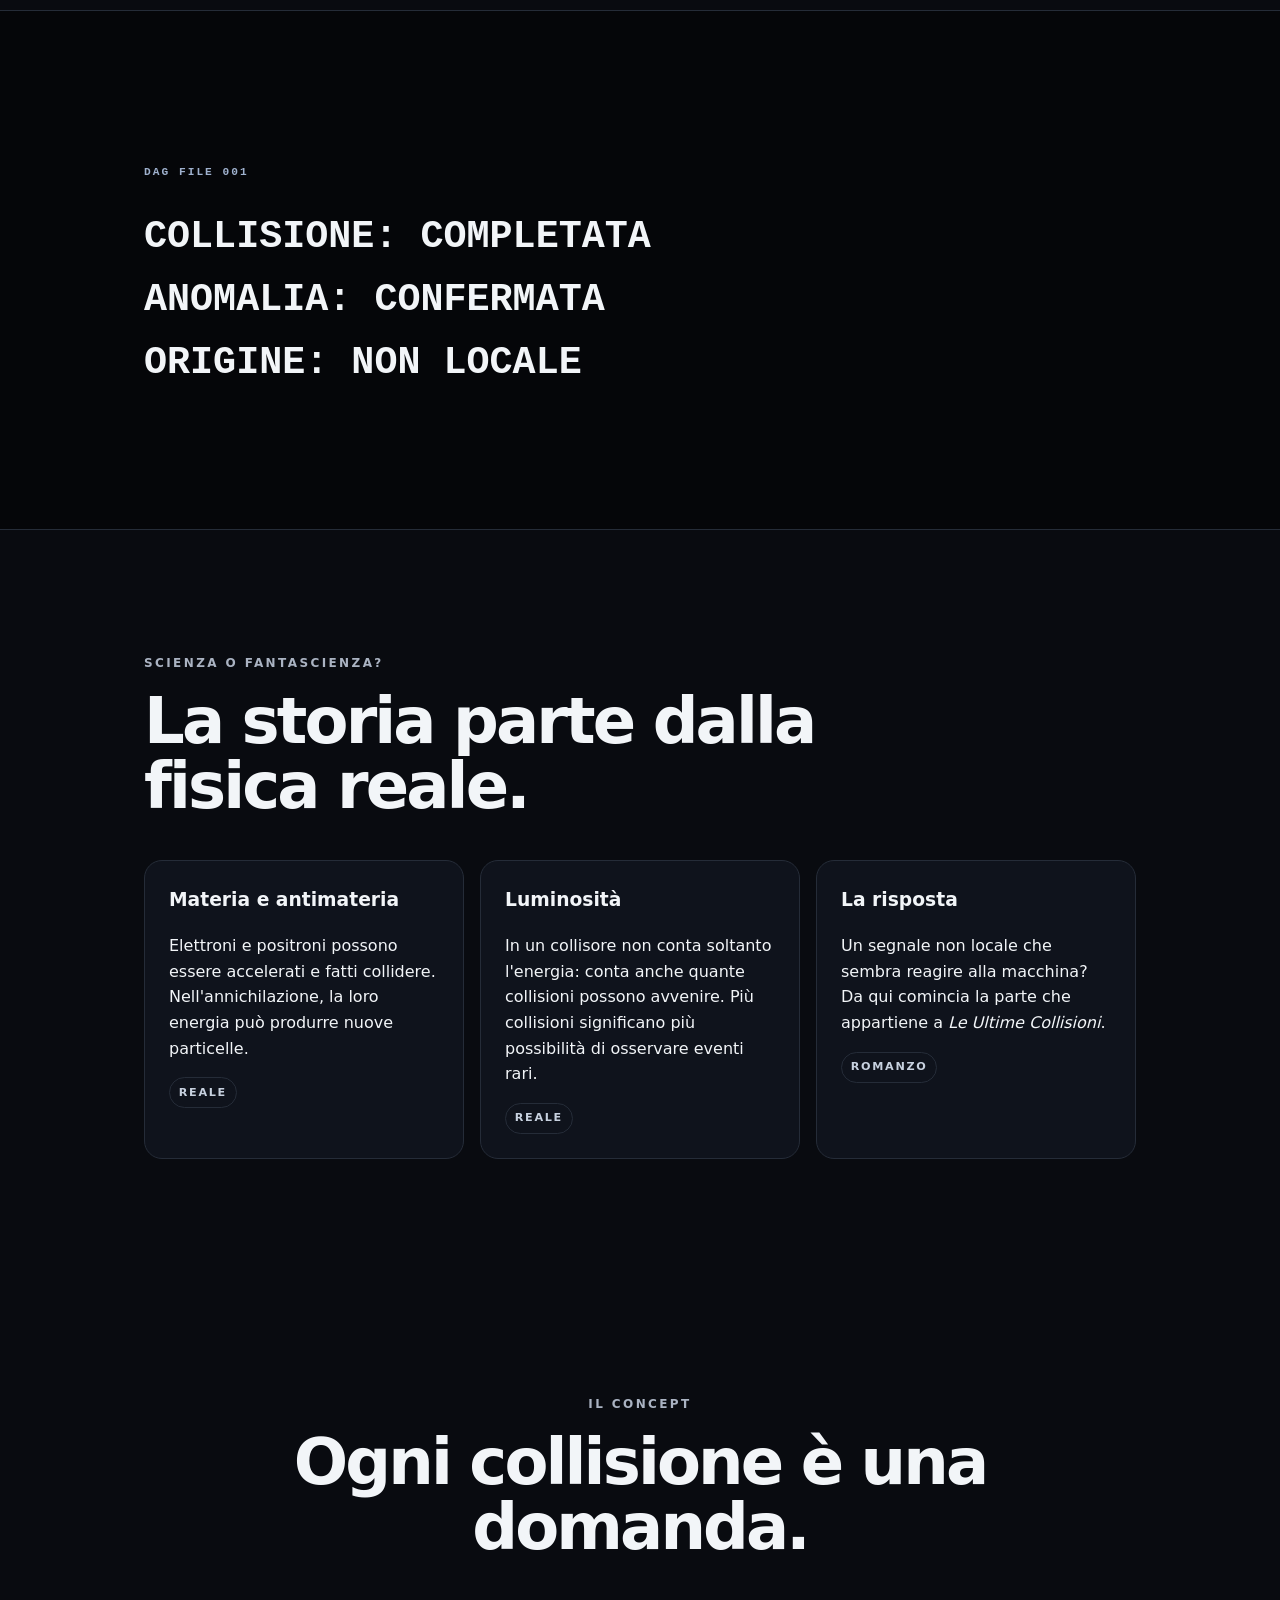
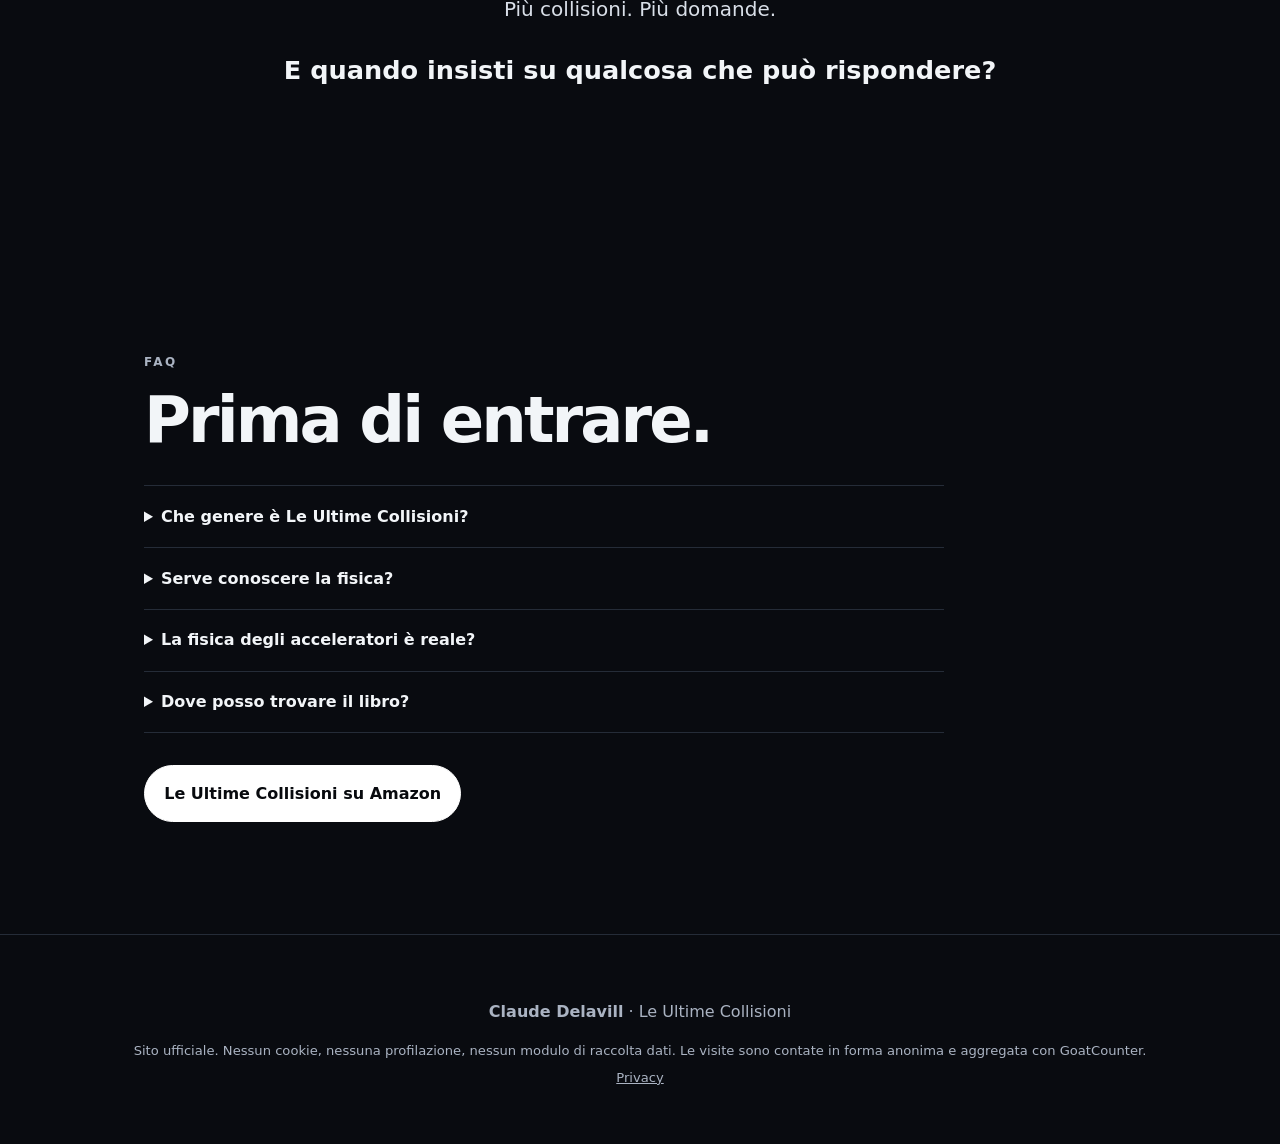
==== commit 6750a548: "Aggiunge contatore GoatCounter, pagine /go/ per sorgente, pagina privacy - Pulsanti Amazon passano d" ====
--- a/index.html
+++ b/index.html
@@ -44,7 +44,7 @@
         <p class="subtitle">Nel deserto degli acceleratori</p>
         <p class="hook">E se un acceleratore di particelle non scoprisse qualcosa…<br><strong>ma si facesse notare da qualcosa?</strong></p>
         <div class="actions">
-          <a class="button primary" href="https://www.amazon.it/dp/B0HCXFRZHY" rel="noopener noreferrer">Scopri il libro su Amazon</a>
+          <a class="button primary" href="/go/compra/" data-goatcounter-click="click-compra-hero" data-goatcounter-title="Intenzione di acquisto (hero)">Scopri il libro su Amazon</a>
           <a class="button ghost" href="#libro">Entra nel laboratorio</a>
         </div>
       </section>
@@ -76,15 +76,17 @@
       <details><summary>Serve conoscere la fisica?</summary><p>No. I concetti scientifici sono introdotti in modo narrativo e accessibile; la storia può essere seguita senza una formazione tecnica.</p></details>
       <details><summary>La fisica degli acceleratori è reale?</summary><p>Il romanzo parte da concetti reali — fasci, magneti, cavità acceleranti, collisioni, antimateria, luminosità — e li usa come base per una premessa fantascientifica.</p></details>
       <details><summary>Dove posso trovare il libro?</summary><p>È disponibile su Amazon Italia. Usa il pulsante qui sotto per aprire direttamente la pagina del libro.</p></details>
-      <a class="button primary bottom" href="https://www.amazon.it/dp/B0HCXFRZHY" rel="noopener noreferrer">Le Ultime Collisioni su Amazon</a>
+      <a class="button primary bottom" href="/go/compra/" data-goatcounter-click="click-compra-faq" data-goatcounter-title="Intenzione di acquisto (FAQ)">Le Ultime Collisioni su Amazon</a>
     </section>
   </main>
-  <footer><p><strong>Claude Delavill</strong> · Le Ultime Collisioni</p><p class="small">Sito ufficiale. Nessun cookie di profilazione, nessun tracker, nessun modulo di raccolta dati.</p><p class="small"><a href="privacy.html">Privacy</a></p></footer>
+  <footer><p><strong>Claude Delavill</strong> · Le Ultime Collisioni</p><p class="small">Sito ufficiale. Nessun cookie, nessuna profilazione, nessun modulo di raccolta dati. Le visite sono contate in forma anonima e aggregata con GoatCounter.</p><p class="small"><a href="privacy.html">Privacy</a></p></footer>
   <script>
     fetch('assets/cover-home-fixed.b64')
       .then(function (response) { if (!response.ok) throw new Error('cover'); return response.text(); })
       .then(function (data) { document.getElementById('home-cover').src = 'data:image/jpeg;base64,' + data.trim(); })
       .catch(function () {});
   </script>
+  <script data-goatcounter="https://CODICE.goatcounter.com/count" async src="//gc.zgo.at/count.js"></script>
+  <noscript><img src="https://CODICE.goatcounter.com/count?p=/noscript-home" alt="" width="1" height="1"></noscript>
 </body>
 </html>
